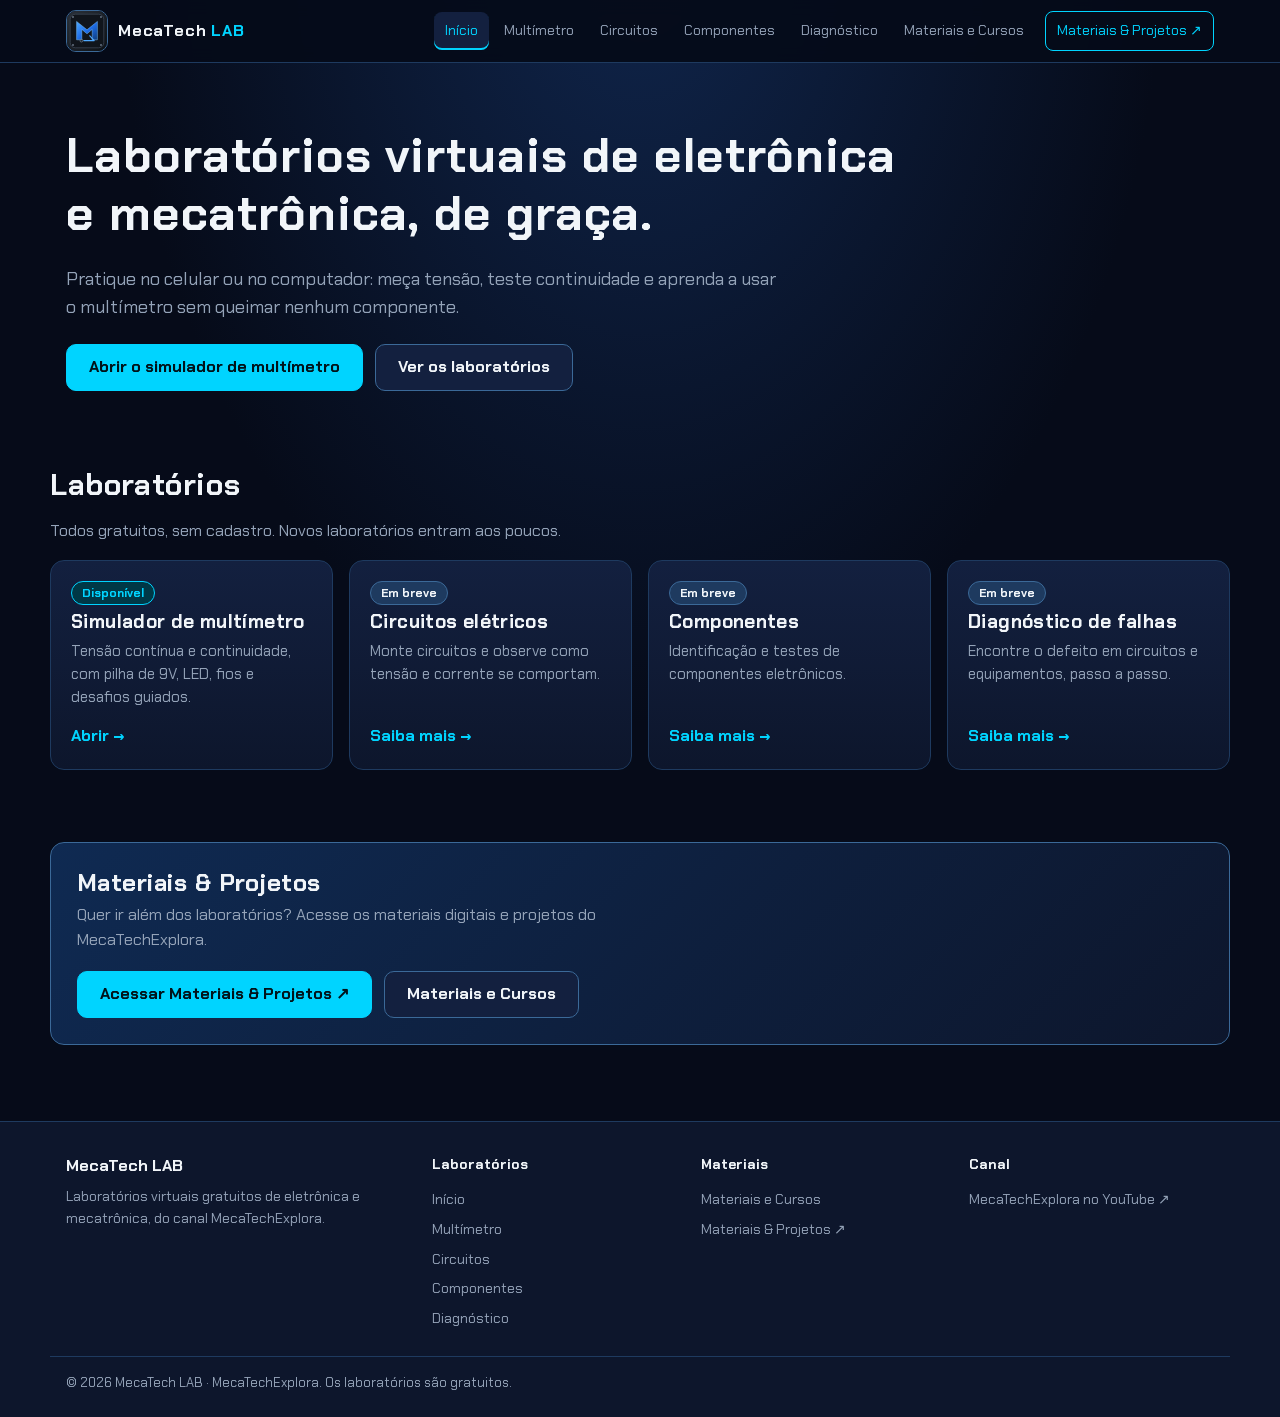
==== index.html @ 3c0aecc8 "Publica o portal MecaTech LAB" ====
<!DOCTYPE html>
<html lang="pt-BR">
<head>
<meta charset="utf-8">
<meta name="viewport" content="width=device-width, initial-scale=1, viewport-fit=cover">
<title>MecaTech LAB | Laboratórios virtuais de eletrônica e mecatrônica</title>
<link rel="icon" href="imagens/logo.svg" type="image/svg+xml">
<link rel="stylesheet" href="css/identidade.css">
<script src="js/global.js" defer></script>
</head>
<body data-page="inicio">
<main>
<section class="hero container">
  <h1>Laboratórios virtuais de eletrônica e mecatrônica, de graça.</h1>
  <p>Pratique no celular ou no computador: meça tensão, teste continuidade e aprenda a usar o multímetro sem queimar nenhum componente.</p>
  <div class="btn-row">
    <a class="btn btn-primary" href="laboratorios/multimetro.html">Abrir o simulador de multímetro</a>
    <a class="btn" href="#laboratorios">Ver os laboratórios</a>
  </div>
</section>
<section class="section container" id="laboratorios">
  <h2>Laboratórios</h2>
  <p class="lead">Todos gratuitos, sem cadastro. Novos laboratórios entram aos poucos.</p>
  <div class="grid">
    <a class="card" href="laboratorios/multimetro.html"><span class="badge on">Disponível</span><h3>Simulador de multímetro</h3><p>Tensão contínua e continuidade, com pilha de 9V, LED, fios e desafios guiados.</p><span class="go">Abrir →</span></a>
    <a class="card" href="laboratorios/circuitos.html"><span class="badge">Em breve</span><h3>Circuitos elétricos</h3><p>Monte circuitos e observe como tensão e corrente se comportam.</p><span class="go">Saiba mais →</span></a>
    <a class="card" href="laboratorios/componentes.html"><span class="badge">Em breve</span><h3>Componentes</h3><p>Identificação e testes de componentes eletrônicos.</p><span class="go">Saiba mais →</span></a>
    <a class="card" href="laboratorios/diagnostico.html"><span class="badge">Em breve</span><h3>Diagnóstico de falhas</h3><p>Encontre o defeito em circuitos e equipamentos, passo a passo.</p><span class="go">Saiba mais →</span></a>
  </div>
</section>
<section class="section container">
  <div class="feature">
    <div><h2>Materiais &amp; Projetos</h2><p>Quer ir além dos laboratórios? Acesse os materiais digitais e projetos do MecaTechExplora.</p></div>
    <div class="btn-row" style="margin:0"><a class="btn btn-primary" href="https://mecatechexplora.hotmart.host/projetos" target="_blank" rel="noopener noreferrer">Acessar Materiais &amp; Projetos ↗</a><a class="btn" href="produtos/index.html">Materiais e Cursos</a></div>
  </div>
</section>
</main>
</body>
</html>
---- css/identidade.css ----
@import url('https://fonts.googleapis.com/css2?family=Chakra+Petch:wght@500;700&display=swap');
:root{--mt-bg:#060B19;--mt-surf:#0D162C;--mt-elev:#13203F;--mt-blue:#00D4FF;--mt-metal:#1E3A5F;--mt-metal2:#3B6998;--mt-text:#F1F5F9;--mt-mut:#94A3B8;--mt-r:14px;color-scheme:dark}
*{box-sizing:border-box}
html{background:var(--mt-bg);scroll-behavior:smooth;scroll-padding-top:80px}
body{margin:0;min-height:100vh;min-height:100svh;display:flex;flex-direction:column;background:radial-gradient(ellipse at 50% -10%,#10264d 0%,var(--mt-bg) 58%) fixed;color:var(--mt-text);font:16px/1.55 "Chakra Petch","Arial Narrow",Arial,sans-serif}
main{flex:1}
a{color:var(--mt-blue)}
h1,h2,h3{line-height:1.2;margin:0 0 .5em;letter-spacing:.02em}
.container{width:100%;max-width:1180px;margin:0 auto;padding:0 16px}
:focus-visible{outline:2px solid var(--mt-blue);outline-offset:2px}
/* cabeçalho */
.mt-header{position:sticky;top:0;z-index:50;background:#060B19ee;backdrop-filter:blur(8px);-webkit-backdrop-filter:blur(8px);border-bottom:1px solid var(--mt-metal);padding-top:env(safe-area-inset-top,0px)}
.mt-bar{max-width:1180px;margin:0 auto;padding:10px 16px;display:flex;align-items:center;justify-content:space-between;gap:12px}
.mt-brand{display:flex;align-items:center;gap:10px;color:var(--mt-text);text-decoration:none;font-weight:700;letter-spacing:.05em;white-space:nowrap}
.mt-brand img{width:42px;height:42px;border-radius:10px;border:1px solid var(--mt-metal2);object-fit:cover}
.mt-brand b{color:var(--mt-blue)}
.mt-nav{display:flex;align-items:center;gap:4px}
.mt-nav a{color:var(--mt-mut);text-decoration:none;padding:8px 11px;border-radius:8px;font-size:14px}
.mt-nav a:hover{color:var(--mt-text);background:var(--mt-elev)}
.mt-nav a[aria-current="page"]{color:var(--mt-blue);background:var(--mt-elev);box-shadow:inset 0 -2px 0 var(--mt-blue)}
.mt-nav a.mt-ext{border:1px solid var(--mt-blue);color:var(--mt-blue);margin-left:6px}
.mt-nav a.mt-ext:hover{background:var(--mt-blue);color:#00131a}
.mt-burger{display:none;align-items:center;justify-content:center;width:44px;height:44px;border:1px solid var(--mt-metal2);border-radius:10px;background:var(--mt-elev);cursor:pointer;padding:0}
.mt-burger span,.mt-burger span::before,.mt-burger span::after{display:block;width:20px;height:2px;background:var(--mt-text);border-radius:2px;position:relative;transition:transform .2s,background .2s}
.mt-burger span::before,.mt-burger span::after{content:"";position:absolute;left:0}
.mt-burger span::before{top:-6px}.mt-burger span::after{top:6px}
.mt-burger[aria-expanded="true"] span{background:transparent}
.mt-burger[aria-expanded="true"] span::before{top:0;transform:rotate(45deg)}
.mt-burger[aria-expanded="true"] span::after{top:0;transform:rotate(-45deg)}
@media(max-width:1020px){.mt-burger{display:inline-flex}
.mt-nav{display:none;position:absolute;left:0;right:0;top:100%;flex-direction:column;align-items:stretch;gap:2px;background:var(--mt-surf);border-bottom:1px solid var(--mt-metal);padding:8px 16px 14px;max-height:calc(100svh - 70px);overflow-y:auto}
.mt-nav.open{display:flex}.mt-nav a{padding:13px 12px;font-size:16px}.mt-nav a.mt-ext{margin:8px 0 0;text-align:center}}
/* botões */
.btn{display:inline-flex;align-items:center;justify-content:center;gap:8px;min-height:46px;padding:10px 22px;border-radius:10px;border:1px solid var(--mt-metal2);background:var(--mt-elev);color:var(--mt-text);font:inherit;font-weight:700;text-decoration:none;cursor:pointer;transition:background .15s,border-color .15s}
.btn:hover{border-color:var(--mt-blue);background:var(--mt-metal)}
.btn-primary{background:var(--mt-blue);border-color:var(--mt-blue);color:#00131a}
.btn-primary:hover{background:#4de3ff;border-color:#4de3ff}
.btn-row{display:flex;flex-wrap:wrap;gap:12px;margin-top:22px}
/* hero e seções */
.hero{padding:64px 16px 40px}
.hero h1{font-size:clamp(28px,5vw,48px);max-width:18em}
.hero p{max-width:40em;color:var(--mt-mut);font-size:18px}
.section{padding:36px 0}
.section>h2{font-size:clamp(22px,3.4vw,30px)}
.lead{color:var(--mt-mut);max-width:44em}
.grid{display:grid;grid-template-columns:repeat(auto-fit,minmax(240px,1fr));gap:16px}
.card{display:flex;flex-direction:column;gap:6px;padding:20px;border-radius:var(--mt-r);background:linear-gradient(180deg,var(--mt-elev),var(--mt-surf));border:1px solid var(--mt-metal);color:var(--mt-text);text-decoration:none;transition:border-color .15s,transform .15s}
a.card:hover{border-color:var(--mt-blue);transform:translateY(-2px)}
.card h3{font-size:19px;margin:0}.card p{margin:0;color:var(--mt-mut);font-size:15px;flex:1}
.card .go{color:var(--mt-blue);font-weight:700;margin-top:8px}
.badge{align-self:flex-start;padding:2px 10px;border-radius:999px;font-size:12px;font-weight:700;background:var(--mt-metal);border:1px solid var(--mt-metal2);color:var(--mt-text)}
.badge.on{background:#003846;border-color:var(--mt-blue);color:var(--mt-blue)}
.feature{display:flex;flex-wrap:wrap;align-items:center;justify-content:space-between;gap:18px;padding:26px;border-radius:var(--mt-r);background:linear-gradient(135deg,#0f2a52,var(--mt-surf));border:1px solid var(--mt-metal2)}
.feature h2{margin:0 0 6px;font-size:24px}.feature p{margin:0;color:var(--mt-mut);max-width:38em}
/* rodapé */
.mt-footer{margin-top:40px;background:var(--mt-surf);border-top:1px solid var(--mt-metal);padding:32px 0 calc(24px + env(safe-area-inset-bottom,0px))}
.mt-foot{max-width:1180px;margin:0 auto;padding:0 16px;display:grid;grid-template-columns:1.4fr 1fr 1fr 1fr;gap:24px}
.mt-foot h4{margin:0 0 10px;font-size:14px;color:var(--mt-text)}
.mt-foot a{display:block;color:var(--mt-mut);text-decoration:none;padding:4px 0;font-size:14px}
.mt-foot a:hover{color:var(--mt-blue)}
.mt-foot p{color:var(--mt-mut);font-size:14px;margin:8px 0 0}
.mt-copy{max-width:1180px;margin:22px auto 0;padding:16px 16px 0;border-top:1px solid var(--mt-metal);color:var(--mt-mut);font-size:13px}
@media(max-width:820px){.mt-foot{grid-template-columns:1fr 1fr}}
@media(max-width:520px){.mt-foot{grid-template-columns:1fr}.hero{padding-top:40px}}
@media (prefers-reduced-motion:reduce){*{transition:none!important;scroll-behavior:auto!important}}
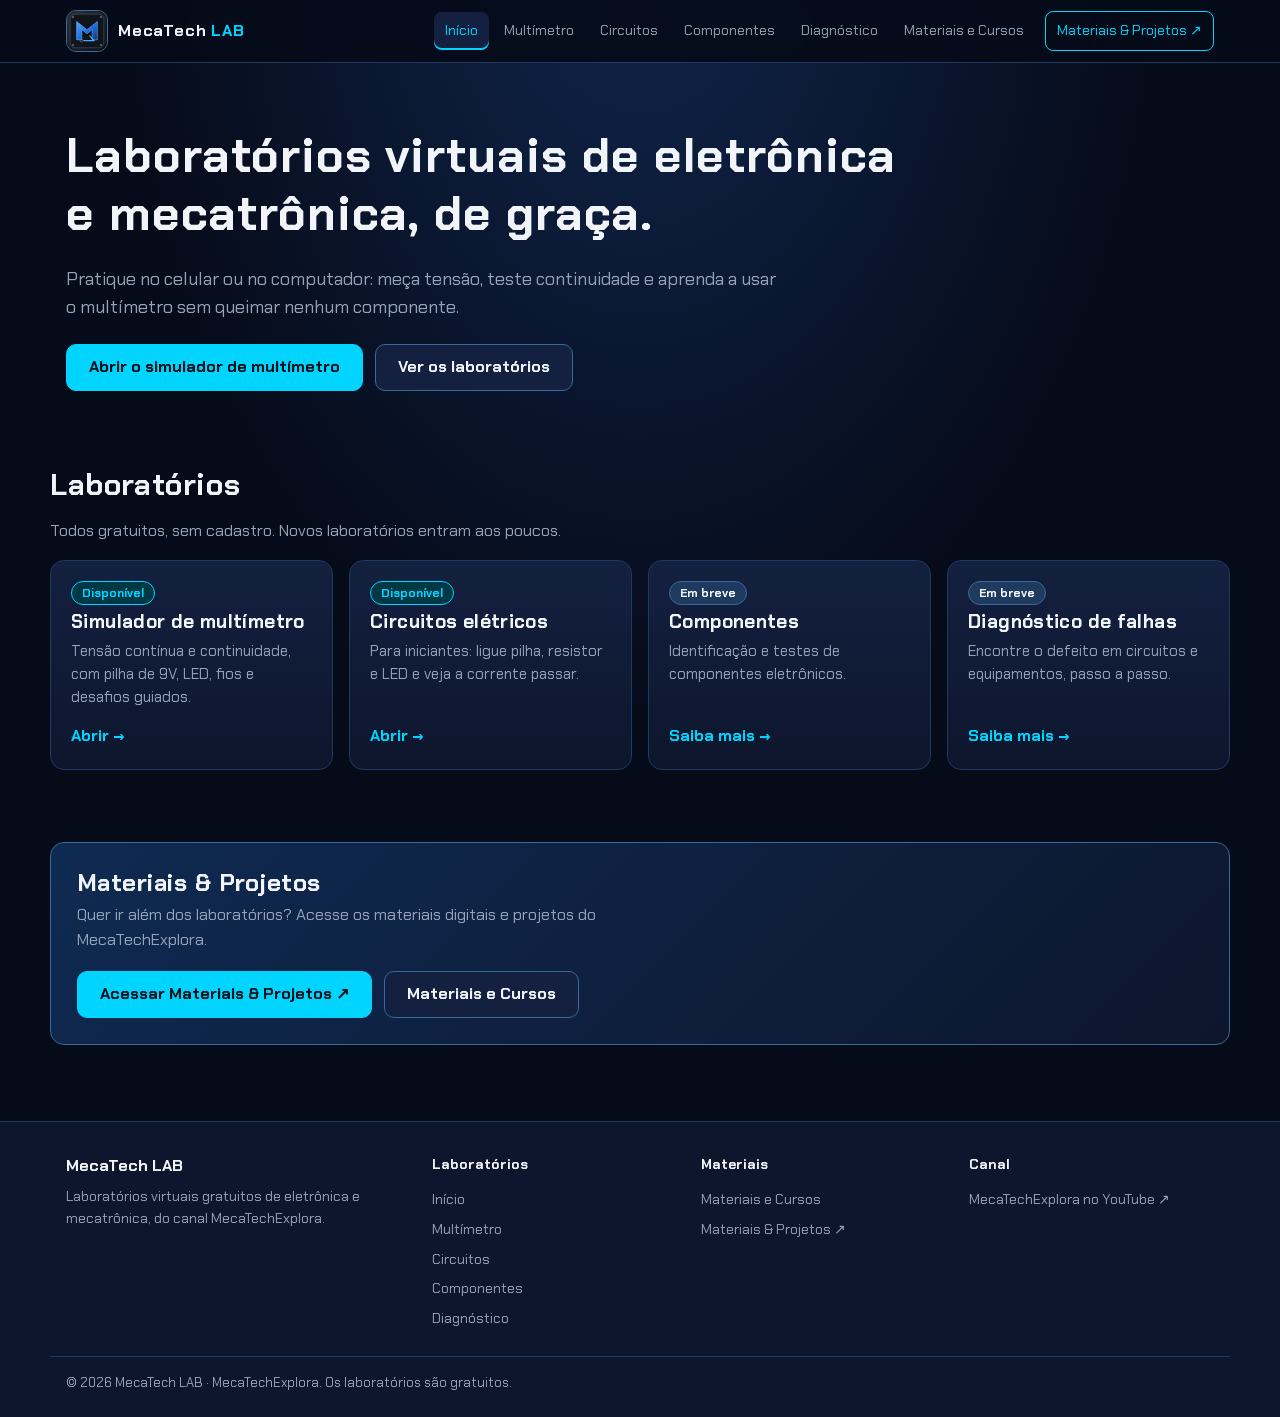
==== commit 2b277966: "Add files via upload" ====
--- a/index.html
+++ b/index.html
@@ -23,7 +23,7 @@
   <p class="lead">Todos gratuitos, sem cadastro. Novos laboratórios entram aos poucos.</p>
   <div class="grid">
     <a class="card" href="laboratorios/multimetro.html"><span class="badge on">Disponível</span><h3>Simulador de multímetro</h3><p>Tensão contínua e continuidade, com pilha de 9V, LED, fios e desafios guiados.</p><span class="go">Abrir →</span></a>
-    <a class="card" href="laboratorios/circuitos.html"><span class="badge">Em breve</span><h3>Circuitos elétricos</h3><p>Monte circuitos e observe como tensão e corrente se comportam.</p><span class="go">Saiba mais →</span></a>
+    <a class="card" href="laboratorios/circuitos.html"><span class="badge on">Disponível</span><h3>Circuitos elétricos</h3><p>Para iniciantes: ligue pilha, resistor e LED e veja a corrente passar.</p><span class="go">Abrir →</span></a>
     <a class="card" href="laboratorios/componentes.html"><span class="badge">Em breve</span><h3>Componentes</h3><p>Identificação e testes de componentes eletrônicos.</p><span class="go">Saiba mais →</span></a>
     <a class="card" href="laboratorios/diagnostico.html"><span class="badge">Em breve</span><h3>Diagnóstico de falhas</h3><p>Encontre o defeito em circuitos e equipamentos, passo a passo.</p><span class="go">Saiba mais →</span></a>
   </div>
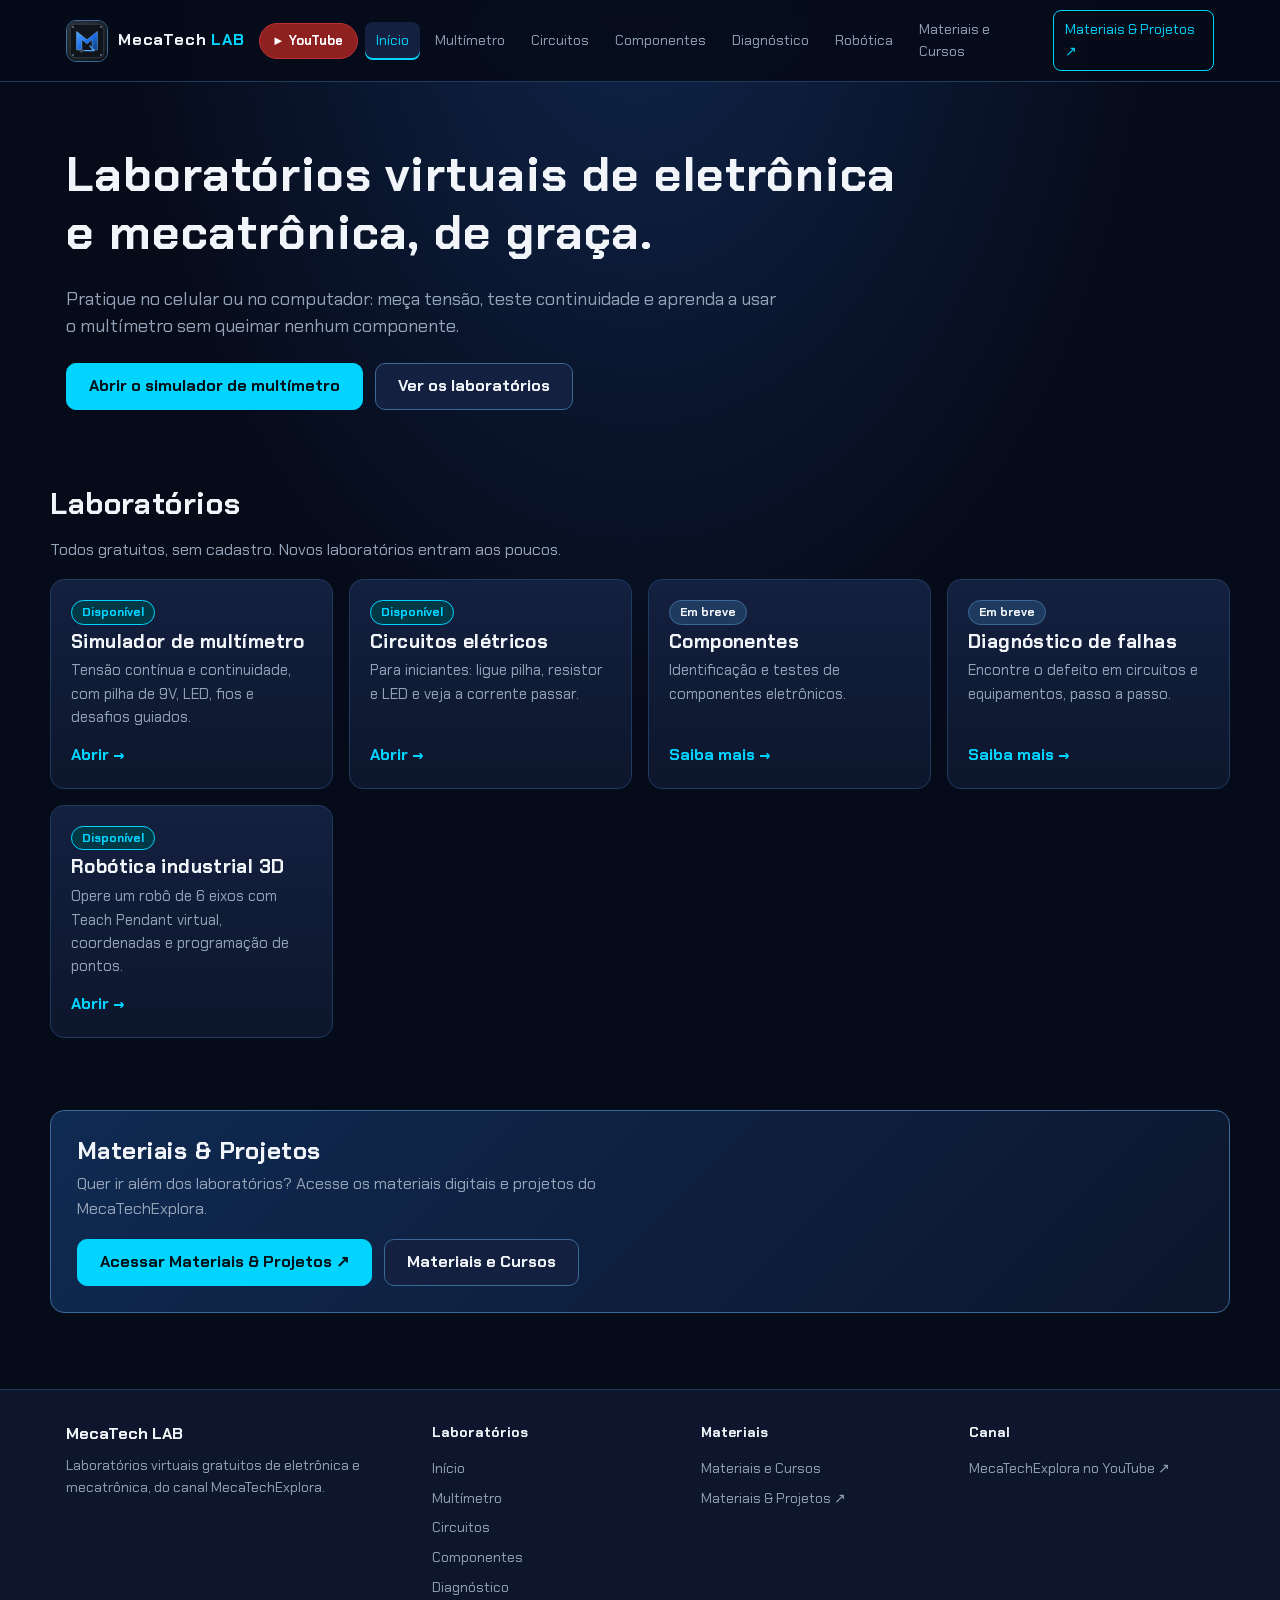
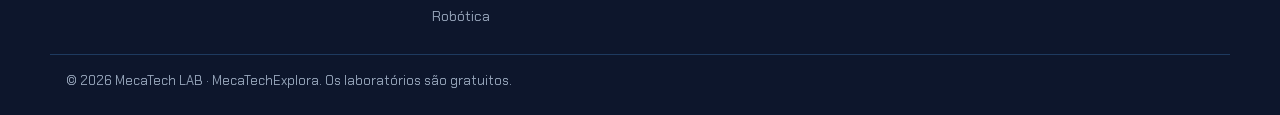
==== commit b0c6632f: "Add files via upload" ====
--- a/index.html
+++ b/index.html
@@ -26,6 +26,7 @@
     <a class="card" href="laboratorios/circuitos.html"><span class="badge on">Disponível</span><h3>Circuitos elétricos</h3><p>Para iniciantes: ligue pilha, resistor e LED e veja a corrente passar.</p><span class="go">Abrir →</span></a>
     <a class="card" href="laboratorios/componentes.html"><span class="badge">Em breve</span><h3>Componentes</h3><p>Identificação e testes de componentes eletrônicos.</p><span class="go">Saiba mais →</span></a>
     <a class="card" href="laboratorios/diagnostico.html"><span class="badge">Em breve</span><h3>Diagnóstico de falhas</h3><p>Encontre o defeito em circuitos e equipamentos, passo a passo.</p><span class="go">Saiba mais →</span></a>
+    <a class="card" href="laboratorios/robotica.html"><span class="badge on">Disponível</span><h3>Robótica industrial 3D</h3><p>Opere um robô de 6 eixos com Teach Pendant virtual, coordenadas e programação de pontos.</p><span class="go">Abrir →</span></a>
   </div>
 </section>
 <section class="section container">
--- a/css/identidade.css
+++ b/css/identidade.css
@@ -27,12 +27,17 @@
 .mt-burger[aria-expanded="true"] span{background:transparent}
 .mt-burger[aria-expanded="true"] span::before{top:0;transform:rotate(45deg)}
 .mt-burger[aria-expanded="true"] span::after{top:0;transform:rotate(-45deg)}
-@media(max-width:1020px){.mt-burger{display:inline-flex}
+@media(max-width:1230px){.mt-burger{display:inline-flex}
 .mt-nav{display:none;position:absolute;left:0;right:0;top:100%;flex-direction:column;align-items:stretch;gap:2px;background:var(--mt-surf);border-bottom:1px solid var(--mt-metal);padding:8px 16px 14px;max-height:calc(100svh - 70px);overflow-y:auto}
 .mt-nav.open{display:flex}.mt-nav a{padding:13px 12px;font-size:16px}.mt-nav a.mt-ext{margin:8px 0 0;text-align:center}}
+.mt-left{display:flex;align-items:center;gap:14px;min-width:0}
+.mt-yt{display:inline-flex;align-items:center;justify-content:center;gap:6px;min-height:36px;padding:6px 14px;border:1px solid #b83232;border-radius:999px;background:#8f2020;color:#fff;text-decoration:none;font-size:13px;font-weight:700;white-space:nowrap}
+.mt-yt:hover{background:#b52b2b;border-color:#e45b5b}
+@media(max-width:520px){.mt-left{gap:8px}.mt-yt{width:40px;height:40px;padding:0}.mt-yt-t{display:none}}
 /* botões */
 .btn{display:inline-flex;align-items:center;justify-content:center;gap:8px;min-height:46px;padding:10px 22px;border-radius:10px;border:1px solid var(--mt-metal2);background:var(--mt-elev);color:var(--mt-text);font:inherit;font-weight:700;text-decoration:none;cursor:pointer;transition:background .15s,border-color .15s}
 .btn:hover{border-color:var(--mt-blue);background:var(--mt-metal)}
+.btn.sm{min-height:36px;padding:6px 14px;font-size:14px}
 .btn-primary{background:var(--mt-blue);border-color:var(--mt-blue);color:#00131a}
 .btn-primary:hover{background:#4de3ff;border-color:#4de3ff}
 .btn-row{display:flex;flex-wrap:wrap;gap:12px;margin-top:22px}
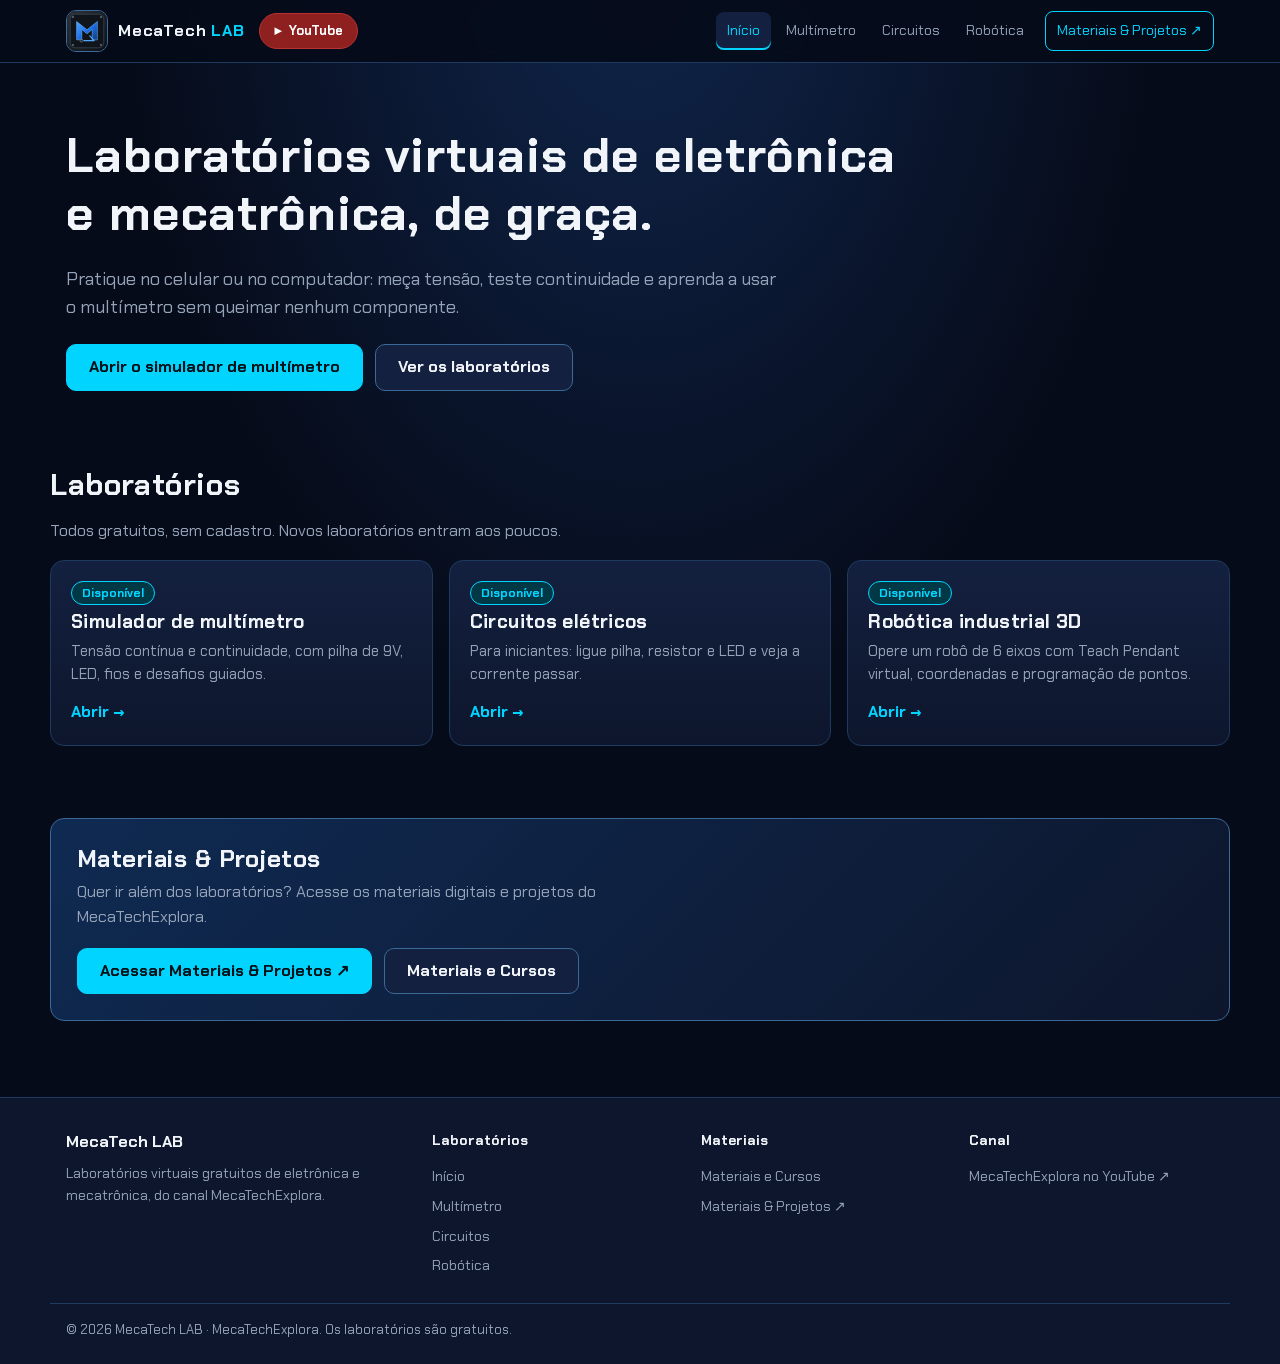
==== commit 50a166ce: "Add files via upload" ====
--- a/index.html
+++ b/index.html
@@ -24,8 +24,6 @@
   <div class="grid">
     <a class="card" href="laboratorios/multimetro.html"><span class="badge on">Disponível</span><h3>Simulador de multímetro</h3><p>Tensão contínua e continuidade, com pilha de 9V, LED, fios e desafios guiados.</p><span class="go">Abrir →</span></a>
     <a class="card" href="laboratorios/circuitos.html"><span class="badge on">Disponível</span><h3>Circuitos elétricos</h3><p>Para iniciantes: ligue pilha, resistor e LED e veja a corrente passar.</p><span class="go">Abrir →</span></a>
-    <a class="card" href="laboratorios/componentes.html"><span class="badge">Em breve</span><h3>Componentes</h3><p>Identificação e testes de componentes eletrônicos.</p><span class="go">Saiba mais →</span></a>
-    <a class="card" href="laboratorios/diagnostico.html"><span class="badge">Em breve</span><h3>Diagnóstico de falhas</h3><p>Encontre o defeito em circuitos e equipamentos, passo a passo.</p><span class="go">Saiba mais →</span></a>
     <a class="card" href="laboratorios/robotica.html"><span class="badge on">Disponível</span><h3>Robótica industrial 3D</h3><p>Opere um robô de 6 eixos com Teach Pendant virtual, coordenadas e programação de pontos.</p><span class="go">Abrir →</span></a>
   </div>
 </section>
--- a/css/identidade.css
+++ b/css/identidade.css
@@ -15,7 +15,7 @@
 .mt-brand img{width:42px;height:42px;border-radius:10px;border:1px solid var(--mt-metal2);object-fit:cover}
 .mt-brand b{color:var(--mt-blue)}
 .mt-nav{display:flex;align-items:center;gap:4px}
-.mt-nav a{color:var(--mt-mut);text-decoration:none;padding:8px 11px;border-radius:8px;font-size:14px}
+.mt-nav a{white-space:nowrap;color:var(--mt-mut);text-decoration:none;padding:8px 11px;border-radius:8px;font-size:14px}
 .mt-nav a:hover{color:var(--mt-text);background:var(--mt-elev)}
 .mt-nav a[aria-current="page"]{color:var(--mt-blue);background:var(--mt-elev);box-shadow:inset 0 -2px 0 var(--mt-blue)}
 .mt-nav a.mt-ext{border:1px solid var(--mt-blue);color:var(--mt-blue);margin-left:6px}
@@ -27,7 +27,7 @@
 .mt-burger[aria-expanded="true"] span{background:transparent}
 .mt-burger[aria-expanded="true"] span::before{top:0;transform:rotate(45deg)}
 .mt-burger[aria-expanded="true"] span::after{top:0;transform:rotate(-45deg)}
-@media(max-width:1230px){.mt-burger{display:inline-flex}
+@media(max-width:980px){.mt-burger{display:inline-flex}
 .mt-nav{display:none;position:absolute;left:0;right:0;top:100%;flex-direction:column;align-items:stretch;gap:2px;background:var(--mt-surf);border-bottom:1px solid var(--mt-metal);padding:8px 16px 14px;max-height:calc(100svh - 70px);overflow-y:auto}
 .mt-nav.open{display:flex}.mt-nav a{padding:13px 12px;font-size:16px}.mt-nav a.mt-ext{margin:8px 0 0;text-align:center}}
 .mt-left{display:flex;align-items:center;gap:14px;min-width:0}
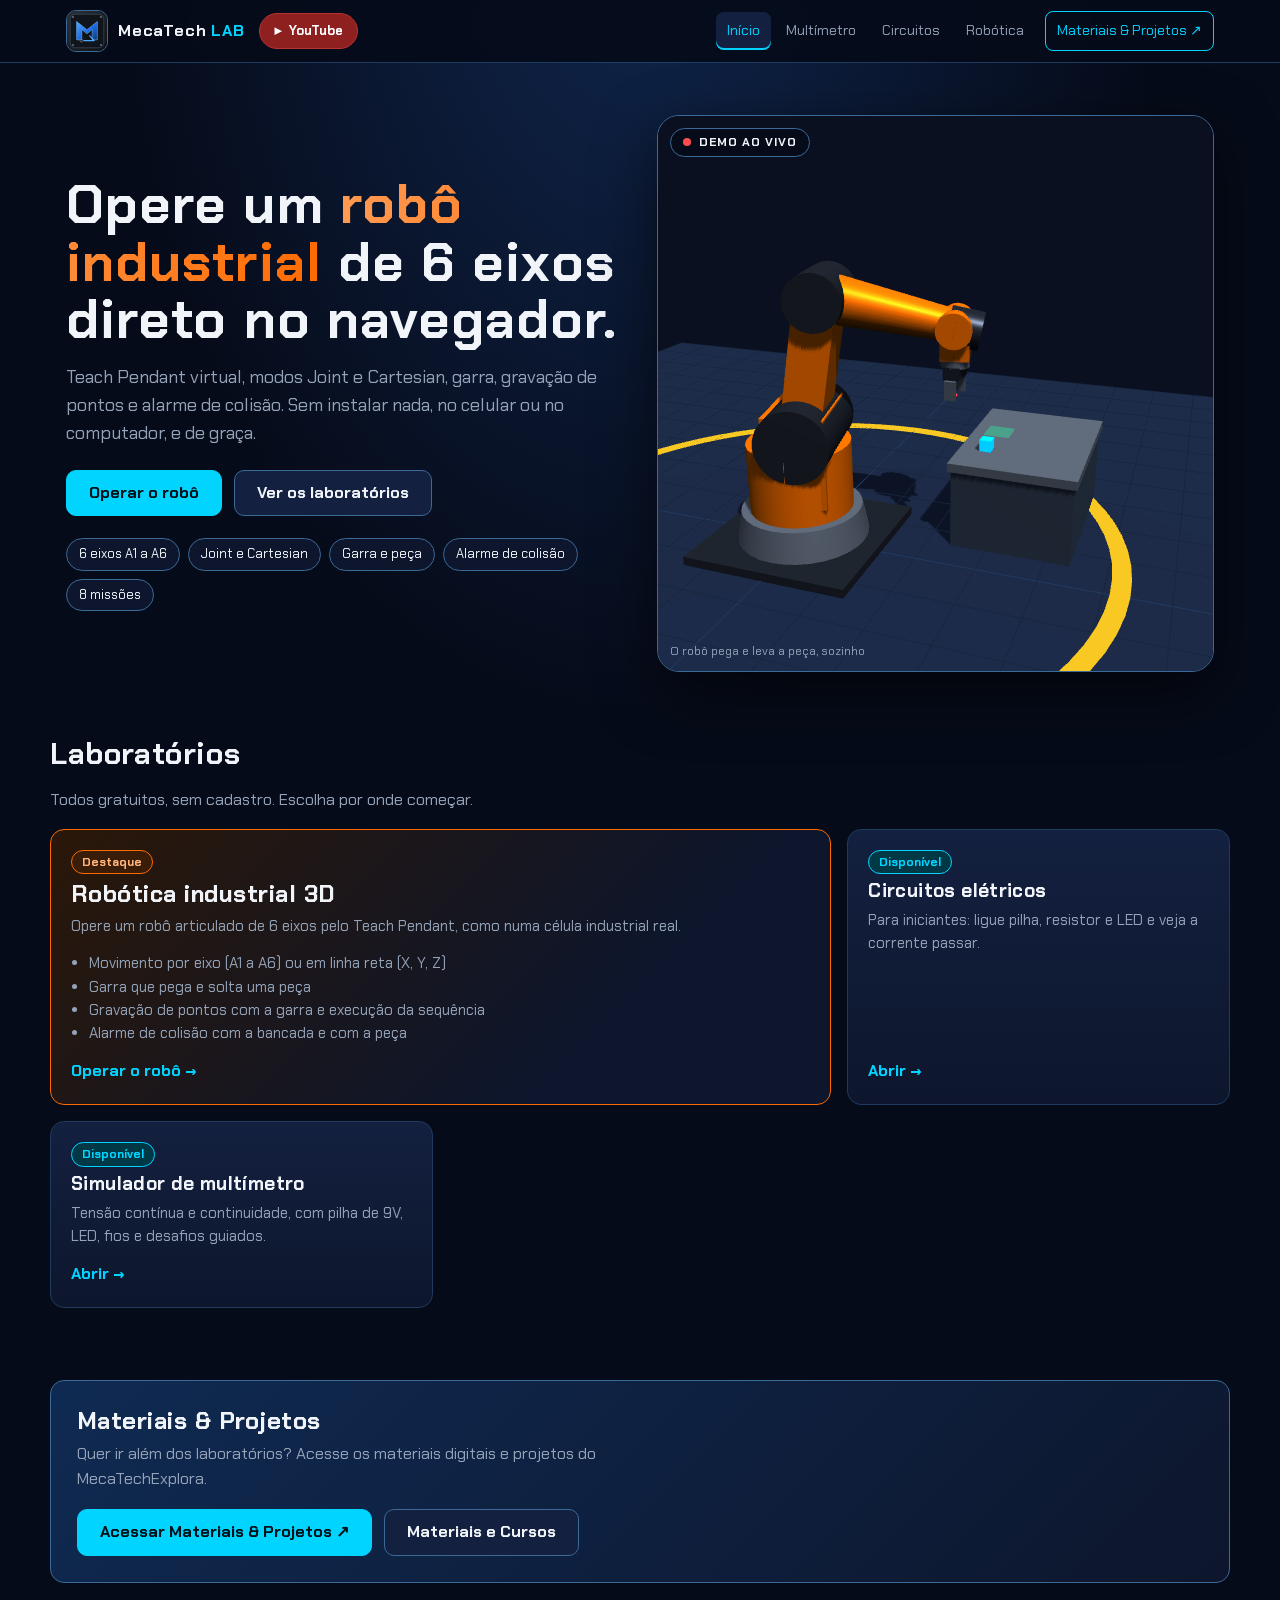
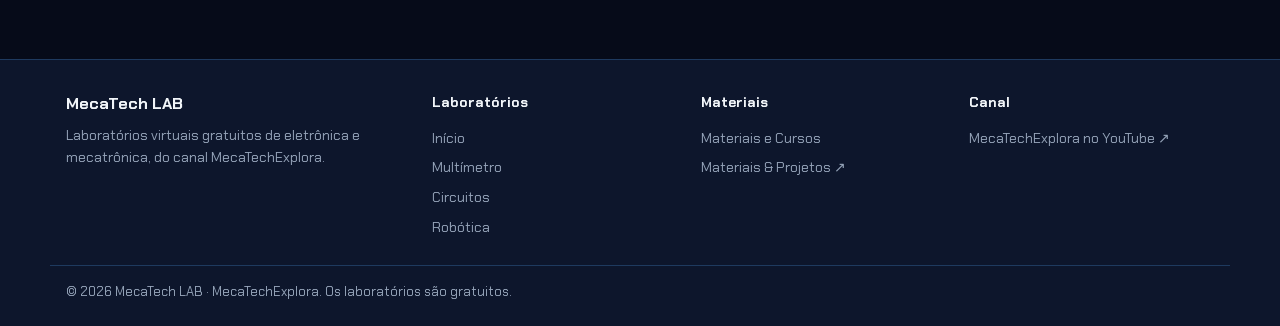
==== commit a8d92cd2: "Add files via upload" ====
--- a/index.html
+++ b/index.html
@@ -3,28 +3,64 @@
 <head>
 <meta charset="utf-8">
 <meta name="viewport" content="width=device-width, initial-scale=1, viewport-fit=cover">
-<title>MecaTech LAB | Laboratórios virtuais de eletrônica e mecatrônica</title>
+<title>MecaTech LAB | Robótica industrial e laboratórios virtuais de eletrônica</title>
+<meta name="description" content="Opere um robô industrial de 6 eixos no navegador, com Teach Pendant virtual, garra e alarme de colisão. Laboratórios virtuais gratuitos de eletrônica e mecatrônica.">
 <link rel="icon" href="imagens/logo.svg" type="image/svg+xml">
 <link rel="stylesheet" href="css/identidade.css">
 <script src="js/global.js" defer></script>
+<script src="js/home-demo.js" defer></script>
+<style>
+.hero2{display:grid;grid-template-columns:1fr 1fr;gap:34px;align-items:center;padding:52px 16px 28px}
+.hero2 h1{font-size:clamp(30px,5vw,54px);line-height:1.06;margin:0 0 16px}
+.hero2 h1 em{font-style:normal;background:linear-gradient(90deg,#ff9a52,#ff6a00);-webkit-background-clip:text;background-clip:text;color:transparent}
+.hero2 p{color:var(--mt-mut);font-size:18px;max-width:34em;margin:0}
+.chips{list-style:none;display:flex;flex-wrap:wrap;gap:8px;padding:0;margin:22px 0 0}
+.chips li{padding:5px 12px;border:1px solid var(--mt-metal2);border-radius:999px;background:var(--mt-surf);font-size:13px}
+.hero3d{position:relative;aspect-ratio:1/1;max-height:600px;width:100%;border-radius:22px;overflow:hidden;border:1px solid var(--mt-metal2);background:radial-gradient(ellipse at 50% 30%,#14305c,#0a1020 72%);box-shadow:0 20px 60px #0009}
+#heroCv{position:absolute;inset:0}#heroCv canvas{display:block;width:100%;height:100%}
+#heroFb{position:absolute;inset:0;display:flex;align-items:center;justify-content:center;text-align:center;padding:24px;color:var(--mt-mut);font-size:14px}
+#heroFb[hidden]{display:none}
+.live{position:absolute;top:12px;left:12px;display:inline-flex;align-items:center;gap:8px;padding:4px 12px;border-radius:999px;background:#060B19cc;border:1px solid var(--mt-metal2);font-size:12px;font-weight:700;letter-spacing:.08em}
+.live i{width:8px;height:8px;border-radius:50%;background:#ff4d4d;animation:pulsa 1.4s ease-in-out infinite}
+@keyframes pulsa{50%{opacity:.3}}
+.cap{position:absolute;left:12px;bottom:10px;font-size:12px;color:var(--mt-mut)}
+.labs{display:grid;grid-template-columns:repeat(3,1fr);gap:16px}
+.card.star{grid-column:span 2;border-color:#ff6a00;background:linear-gradient(135deg,#2a1708,var(--mt-surf) 70%)}
+.card.star h3{font-size:24px}.card.star ul{margin:8px 0 0;padding-left:18px;color:var(--mt-mut);font-size:15px}
+.badge.hot{background:#3a1d08;border-color:#ff6a00;color:#ffb27a}
+@media(max-width:860px){.hero2{grid-template-columns:1fr;padding-top:34px}.hero3d{aspect-ratio:4/3.4}
+ .labs{grid-template-columns:1fr}.card.star{grid-column:auto}}
+@media (prefers-reduced-motion:reduce){.live i{animation:none}}
+</style>
 </head>
 <body data-page="inicio">
 <main>
-<section class="hero container">
-  <h1>Laboratórios virtuais de eletrônica e mecatrônica, de graça.</h1>
-  <p>Pratique no celular ou no computador: meça tensão, teste continuidade e aprenda a usar o multímetro sem queimar nenhum componente.</p>
-  <div class="btn-row">
-    <a class="btn btn-primary" href="laboratorios/multimetro.html">Abrir o simulador de multímetro</a>
-    <a class="btn" href="#laboratorios">Ver os laboratórios</a>
+<section class="hero2 container">
+  <div>
+    <h1>Opere um <em>robô industrial</em> de 6 eixos direto no navegador.</h1>
+    <p>Teach Pendant virtual, modos Joint e Cartesian, garra, gravação de pontos e alarme de colisão. Sem instalar nada, no celular ou no computador, e de graça.</p>
+    <div class="btn-row">
+      <a class="btn btn-primary" href="laboratorios/robotica.html">Operar o robô</a>
+      <a class="btn" href="#laboratorios">Ver os laboratórios</a>
+    </div>
+    <ul class="chips"><li>6 eixos A1 a A6</li><li>Joint e Cartesian</li><li>Garra e peça</li><li>Alarme de colisão</li><li>8 missões</li></ul>
+  </div>
+  <div class="hero3d" id="hero3d" role="img" aria-label="Demonstração em 3D: o robô industrial pega uma peça e a leva para outro ponto da bancada">
+    <div id="heroCv"></div>
+    <div id="heroFb" hidden>A demonstração 3D não pôde ser aberta neste navegador. O laboratório completo está no botão “Operar o robô”.</div>
+    <span class="live"><i></i>DEMO AO VIVO</span><span class="cap">O robô pega e leva a peça, sozinho</span>
   </div>
 </section>
 <section class="section container" id="laboratorios">
   <h2>Laboratórios</h2>
-  <p class="lead">Todos gratuitos, sem cadastro. Novos laboratórios entram aos poucos.</p>
-  <div class="grid">
+  <p class="lead">Todos gratuitos, sem cadastro. Escolha por onde começar.</p>
+  <div class="labs">
+    <a class="card star" href="laboratorios/robotica.html"><span class="badge hot">Destaque</span><h3>Robótica industrial 3D</h3>
+      <p>Opere um robô articulado de 6 eixos pelo Teach Pendant, como numa célula industrial real.</p>
+      <ul><li>Movimento por eixo (A1 a A6) ou em linha reta (X, Y, Z)</li><li>Garra que pega e solta uma peça</li><li>Gravação de pontos com a garra e execução da sequência</li><li>Alarme de colisão com a bancada e com a peça</li></ul>
+      <span class="go">Operar o robô →</span></a>
+    <a class="card" href="laboratorios/circuitos.html"><span class="badge on">Disponível</span><h3>Circuitos elétricos</h3><p>Para iniciantes: ligue pilha, resistor e LED e veja a corrente passar.</p><span class="go">Abrir →</span></a>
     <a class="card" href="laboratorios/multimetro.html"><span class="badge on">Disponível</span><h3>Simulador de multímetro</h3><p>Tensão contínua e continuidade, com pilha de 9V, LED, fios e desafios guiados.</p><span class="go">Abrir →</span></a>
-    <a class="card" href="laboratorios/circuitos.html"><span class="badge on">Disponível</span><h3>Circuitos elétricos</h3><p>Para iniciantes: ligue pilha, resistor e LED e veja a corrente passar.</p><span class="go">Abrir →</span></a>
-    <a class="card" href="laboratorios/robotica.html"><span class="badge on">Disponível</span><h3>Robótica industrial 3D</h3><p>Opere um robô de 6 eixos com Teach Pendant virtual, coordenadas e programação de pontos.</p><span class="go">Abrir →</span></a>
   </div>
 </section>
 <section class="section container">
@@ -34,5 +70,6 @@
   </div>
 </section>
 </main>
+<!-- Cloudflare Web Analytics --><script type='module' src='https://static.cloudflareinsights.com/beacon.min.js' data-cf-beacon='{"token": "f125d56c27d24f99a3ac41567d6e7537"}'></script><!-- End Cloudflare Web Analytics -->
 </body>
 </html>
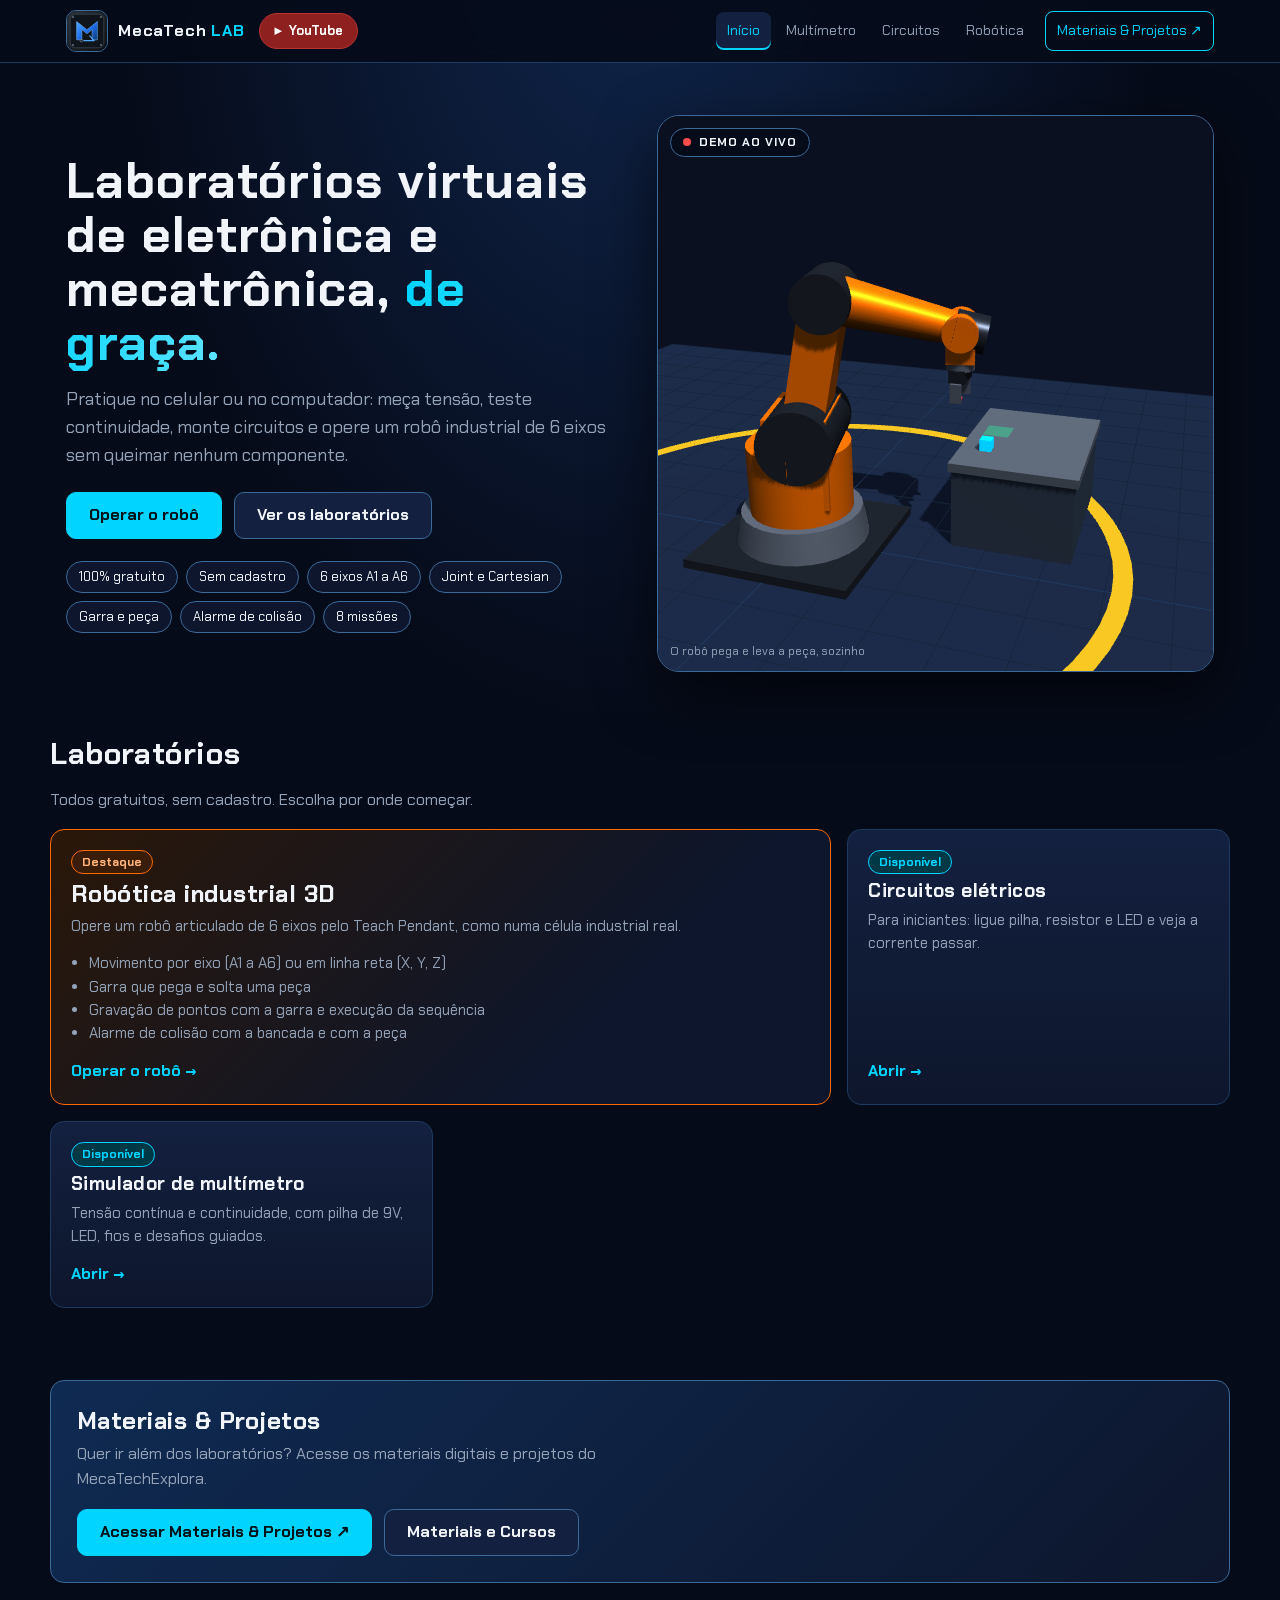
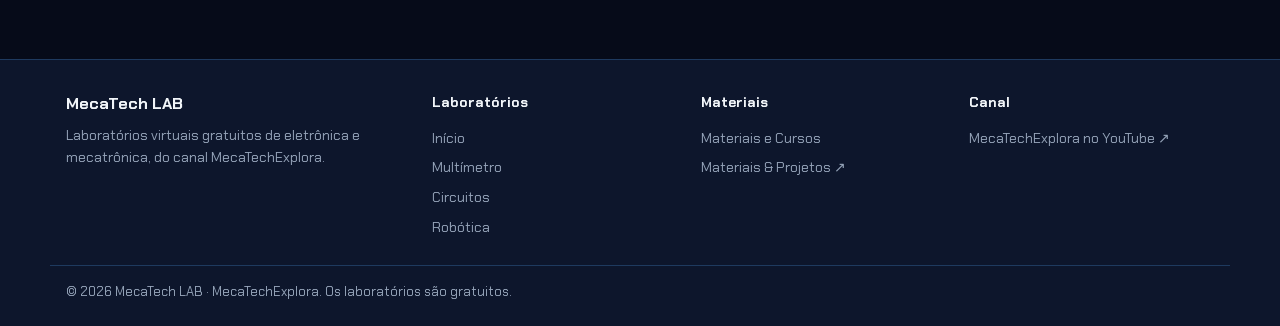
==== commit 77f153d6: "Add files via upload" ====
--- a/index.html
+++ b/index.html
@@ -3,16 +3,16 @@
 <head>
 <meta charset="utf-8">
 <meta name="viewport" content="width=device-width, initial-scale=1, viewport-fit=cover">
-<title>MecaTech LAB | Robótica industrial e laboratórios virtuais de eletrônica</title>
-<meta name="description" content="Opere um robô industrial de 6 eixos no navegador, com Teach Pendant virtual, garra e alarme de colisão. Laboratórios virtuais gratuitos de eletrônica e mecatrônica.">
+<title>MecaTech LAB | Laboratórios virtuais gratuitos de eletrônica e robótica</title>
+<meta name="description" content="Laboratórios virtuais de eletrônica e mecatrônica, de graça: multímetro, circuitos e um robô industrial de 6 eixos com Teach Pendant virtual, garra e alarme de colisão.">
 <link rel="icon" href="imagens/logo.svg" type="image/svg+xml">
 <link rel="stylesheet" href="css/identidade.css">
 <script src="js/global.js" defer></script>
 <script src="js/home-demo.js" defer></script>
 <style>
 .hero2{display:grid;grid-template-columns:1fr 1fr;gap:34px;align-items:center;padding:52px 16px 28px}
-.hero2 h1{font-size:clamp(30px,5vw,54px);line-height:1.06;margin:0 0 16px}
-.hero2 h1 em{font-style:normal;background:linear-gradient(90deg,#ff9a52,#ff6a00);-webkit-background-clip:text;background-clip:text;color:transparent}
+.hero2 h1{font-size:clamp(28px,4.5vw,50px);line-height:1.08;margin:0 0 16px}
+.hero2 h1 em{font-style:normal;background:linear-gradient(90deg,#00D4FF,#5be3ff);-webkit-background-clip:text;background-clip:text;color:transparent}
 .hero2 p{color:var(--mt-mut);font-size:18px;max-width:34em;margin:0}
 .chips{list-style:none;display:flex;flex-wrap:wrap;gap:8px;padding:0;margin:22px 0 0}
 .chips li{padding:5px 12px;border:1px solid var(--mt-metal2);border-radius:999px;background:var(--mt-surf);font-size:13px}
@@ -37,13 +37,13 @@
 <main>
 <section class="hero2 container">
   <div>
-    <h1>Opere um <em>robô industrial</em> de 6 eixos direto no navegador.</h1>
-    <p>Teach Pendant virtual, modos Joint e Cartesian, garra, gravação de pontos e alarme de colisão. Sem instalar nada, no celular ou no computador, e de graça.</p>
+    <h1>Laboratórios virtuais de eletrônica e mecatrônica, <em>de graça.</em></h1>
+    <p>Pratique no celular ou no computador: meça tensão, teste continuidade, monte circuitos e opere um robô industrial de 6 eixos sem queimar nenhum componente.</p>
     <div class="btn-row">
       <a class="btn btn-primary" href="laboratorios/robotica.html">Operar o robô</a>
       <a class="btn" href="#laboratorios">Ver os laboratórios</a>
     </div>
-    <ul class="chips"><li>6 eixos A1 a A6</li><li>Joint e Cartesian</li><li>Garra e peça</li><li>Alarme de colisão</li><li>8 missões</li></ul>
+    <ul class="chips"><li>100% gratuito</li><li>Sem cadastro</li><li>6 eixos A1 a A6</li><li>Joint e Cartesian</li><li>Garra e peça</li><li>Alarme de colisão</li><li>8 missões</li></ul>
   </div>
   <div class="hero3d" id="hero3d" role="img" aria-label="Demonstração em 3D: o robô industrial pega uma peça e a leva para outro ponto da bancada">
     <div id="heroCv"></div>
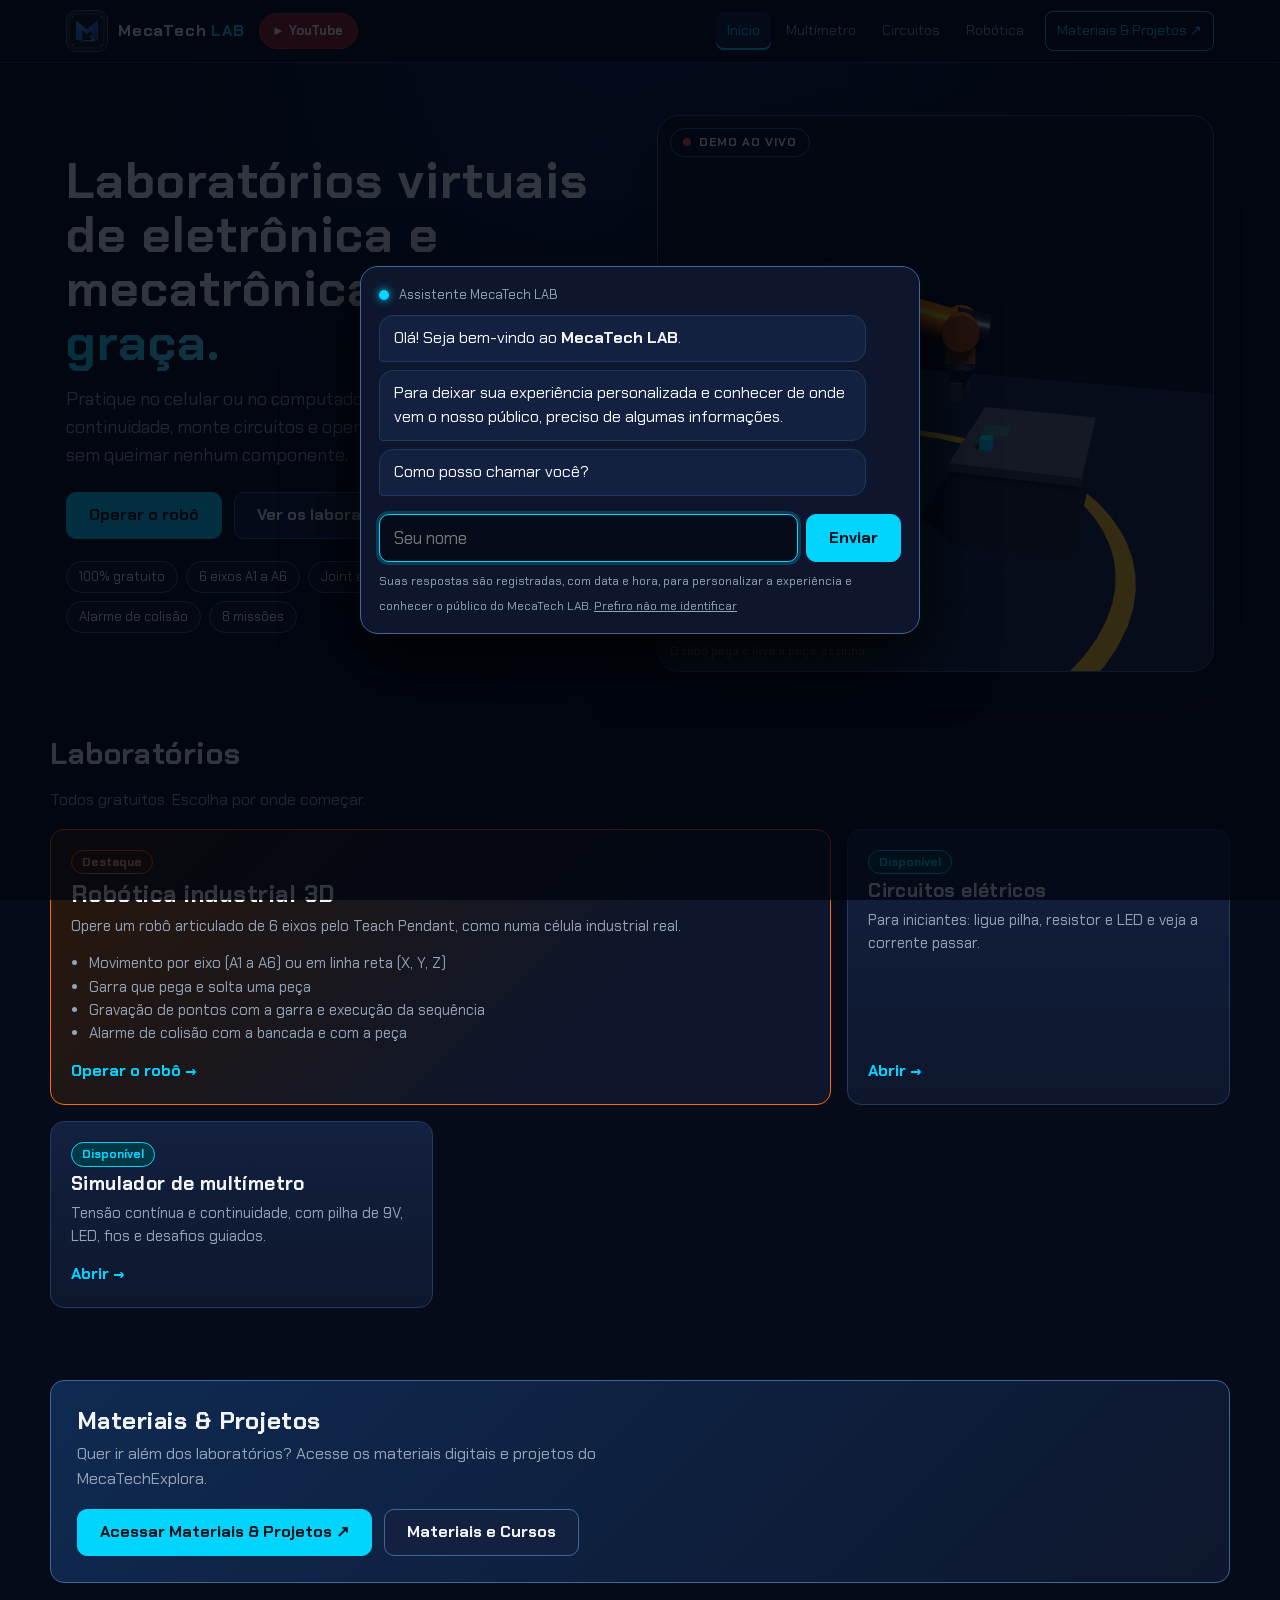
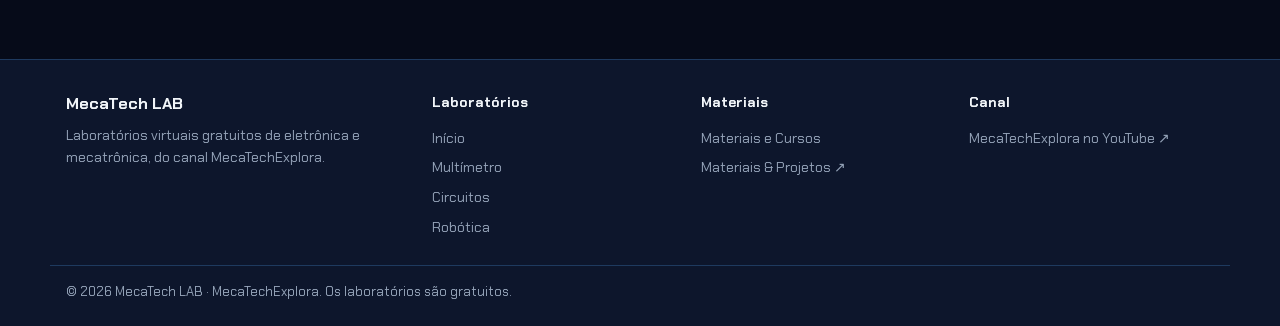
==== commit fcddb4cc: "Add files via upload" ====
--- a/index.html
+++ b/index.html
@@ -8,6 +8,9 @@
 <link rel="icon" href="imagens/logo.svg" type="image/svg+xml">
 <link rel="stylesheet" href="css/identidade.css">
 <script src="js/global.js" defer></script>
+<script src="js/config.js"></script>
+<script src="js/aprendizado.js"></script>
+<script src="js/boas-vindas.js" defer></script>
 <script src="js/home-demo.js" defer></script>
 <style>
 .hero2{display:grid;grid-template-columns:1fr 1fr;gap:34px;align-items:center;padding:52px 16px 28px}
@@ -37,13 +40,14 @@
 <main>
 <section class="hero2 container">
   <div>
+    <p class="saud" id="saud" hidden></p>
     <h1>Laboratórios virtuais de eletrônica e mecatrônica, <em>de graça.</em></h1>
     <p>Pratique no celular ou no computador: meça tensão, teste continuidade, monte circuitos e opere um robô industrial de 6 eixos sem queimar nenhum componente.</p>
     <div class="btn-row">
       <a class="btn btn-primary" href="laboratorios/robotica.html">Operar o robô</a>
       <a class="btn" href="#laboratorios">Ver os laboratórios</a>
     </div>
-    <ul class="chips"><li>100% gratuito</li><li>Sem cadastro</li><li>6 eixos A1 a A6</li><li>Joint e Cartesian</li><li>Garra e peça</li><li>Alarme de colisão</li><li>8 missões</li></ul>
+    <ul class="chips"><li>100% gratuito</li><li>6 eixos A1 a A6</li><li>Joint e Cartesian</li><li>Garra e peça</li><li>Alarme de colisão</li><li>8 missões</li></ul>
   </div>
   <div class="hero3d" id="hero3d" role="img" aria-label="Demonstração em 3D: o robô industrial pega uma peça e a leva para outro ponto da bancada">
     <div id="heroCv"></div>
@@ -53,7 +57,7 @@
 </section>
 <section class="section container" id="laboratorios">
   <h2>Laboratórios</h2>
-  <p class="lead">Todos gratuitos, sem cadastro. Escolha por onde começar.</p>
+  <p class="lead">Todos gratuitos. Escolha por onde começar.</p>
   <div class="labs">
     <a class="card star" href="laboratorios/robotica.html"><span class="badge hot">Destaque</span><h3>Robótica industrial 3D</h3>
       <p>Opere um robô articulado de 6 eixos pelo Teach Pendant, como numa célula industrial real.</p>
--- a/css/identidade.css
+++ b/css/identidade.css
@@ -68,3 +68,41 @@
 @media(max-width:820px){.mt-foot{grid-template-columns:1fr 1fr}}
 @media(max-width:520px){.mt-foot{grid-template-columns:1fr}.hero{padding-top:40px}}
 @media (prefers-reduced-motion:reduce){*{transition:none!important;scroll-behavior:auto!important}}
+
+/* aprendizado: boas-vindas, mensagens pelo nome e certificado */
+.coach{margin:0 0 10px;color:var(--mt-mut);min-height:1.4em}
+.nota{display:block;color:var(--mt-mut);font-size:13px;margin:0 0 12px}
+.saud{display:inline-block;margin:0 0 12px;padding:4px 14px;border:1px solid var(--mt-metal2);border-radius:999px;background:var(--mt-surf);font-size:14px;color:var(--mt-blue)}
+.saud[hidden]{display:none}
+#bv,#mta-cert,#mta-ajuda{display:none;position:fixed;inset:0;z-index:200;background:#02060fcc;align-items:center;justify-content:center;padding:14px;overflow:auto}
+#bv.on,#mta-cert.on,#mta-ajuda.on{display:flex}
+.bv-card,.mta-card{width:min(560px,100%);background:var(--mt-surf);border:1px solid var(--mt-metal2);border-radius:18px;padding:18px;box-shadow:0 24px 70px #000}
+.bv-h{display:flex;align-items:center;gap:10px;margin:0 0 10px;font-size:13px;color:var(--mt-mut)}
+.bv-h i{width:10px;height:10px;border-radius:50%;background:var(--mt-blue);box-shadow:0 0 8px var(--mt-blue)}
+#bv-chat{max-height:min(44vh,360px);overflow-y:auto;padding-right:4px}
+.bv-b{max-width:94%;padding:10px 14px;border-radius:14px 14px 14px 4px;margin:0 0 8px;background:var(--mt-elev);border:1px solid var(--mt-metal);animation:bvEntra .25s ease-out}
+.bv-b.eu{margin-left:auto;border-radius:14px 14px 4px 14px;background:#0a3347;border-color:var(--mt-blue)}
+.bv-b p{margin:0 0 6px}.bv-b p:last-child{margin:0}.bv-b .mta-passos{margin:6px 0 0;padding-left:20px;font-size:15px}.bv-b .mta-passos li{margin-bottom:6px}
+.bv-dig span{display:inline-block;width:7px;height:7px;margin:0 2px;border-radius:50%;background:var(--mt-mut);animation:bvPula 1s infinite}
+.bv-dig span:nth-child(2){animation-delay:.15s}.bv-dig span:nth-child(3){animation-delay:.3s}
+@keyframes bvPula{50%{transform:translateY(-4px);opacity:.5}}@keyframes bvEntra{from{opacity:0;transform:translateY(6px)}}
+#bv-f{display:flex;gap:8px;margin-top:10px}
+#bv-f input,#bv-f select{flex:1;min-width:0;min-height:48px;padding:10px 14px;border-radius:10px;border:1px solid var(--mt-metal2);background:var(--mt-bg);color:var(--mt-text);font:inherit;font-size:17px}
+#bv-f input:focus,#bv-f select:focus{border-color:var(--mt-blue);outline:none;box-shadow:0 0 0 3px #00d4ff33}
+#bv-pular{display:none;margin-top:8px;width:100%;min-height:40px;font-size:14px;color:var(--mt-mut)}
+#bv-ok{display:none;margin-top:8px;width:100%}
+.bv-priv{margin:10px 0 0;font-size:12px;color:var(--mt-mut)}
+#bv-sair{display:inline;margin-top:6px;padding:0;border:0;background:none;color:var(--mt-mut);font:inherit;font-size:12px;text-decoration:underline;cursor:pointer}
+.mta-card{text-align:center;border-color:var(--mt-blue);padding:30px 26px;box-shadow:0 0 0 6px var(--mt-bg),0 0 0 8px #00d4ff55,0 30px 80px #000}
+.mta-card.mta-ajuda{text-align:left;padding:20px}.mta-ajuda .mta-passos{padding-left:20px}.mta-ajuda .mta-passos li{margin-bottom:8px}
+.mta-k{letter-spacing:.3em;font-size:12px;color:var(--mt-blue);margin:0 0 6px}
+.mta-card h2{font-size:clamp(22px,4.2vw,32px);margin:0 0 4px}.mta-c{color:var(--mt-mut);margin:0 0 18px}
+.mta-nome{font-size:clamp(26px,6vw,44px);font-weight:700;color:var(--mt-blue);margin:8px 0 12px;line-height:1.1}
+.mta-card p{margin:0 0 8px}
+#mta-f{margin:8px 0 12px}#mta-f label{display:block;margin-bottom:8px;color:var(--mt-mut);font-size:14px}
+#mta-f input{width:100%;min-height:46px;padding:8px 12px;border-radius:10px;border:1px solid var(--mt-metal2);background:var(--mt-bg);color:var(--mt-text);font:inherit;font-size:17px;margin-bottom:8px}
+#mta-e{color:#ff8a8a;min-height:1.3em;font-size:13px}
+.mta-sel{width:70px;height:70px;margin:14px auto 6px;border-radius:50%;border:3px solid #ff6a00;color:#ff6a00;display:flex;align-items:center;justify-content:center;font-size:36px;font-weight:700}
+.mta-act{display:flex;gap:10px;justify-content:center;flex-wrap:wrap;margin-top:16px}.mta-act[hidden]{display:none}
+@media print{body>*:not(#mta-cert){display:none!important}#mta-cert{position:static;display:block!important;background:#fff;padding:0}.mta-card{background:#fff;color:#111;box-shadow:none;border-color:#0a7a99}.mta-nome,.mta-k{color:#0a6a88}.mta-act,#mta-f{display:none}}
+@media (prefers-reduced-motion:reduce){.bv-b,.bv-dig span{animation:none}}
